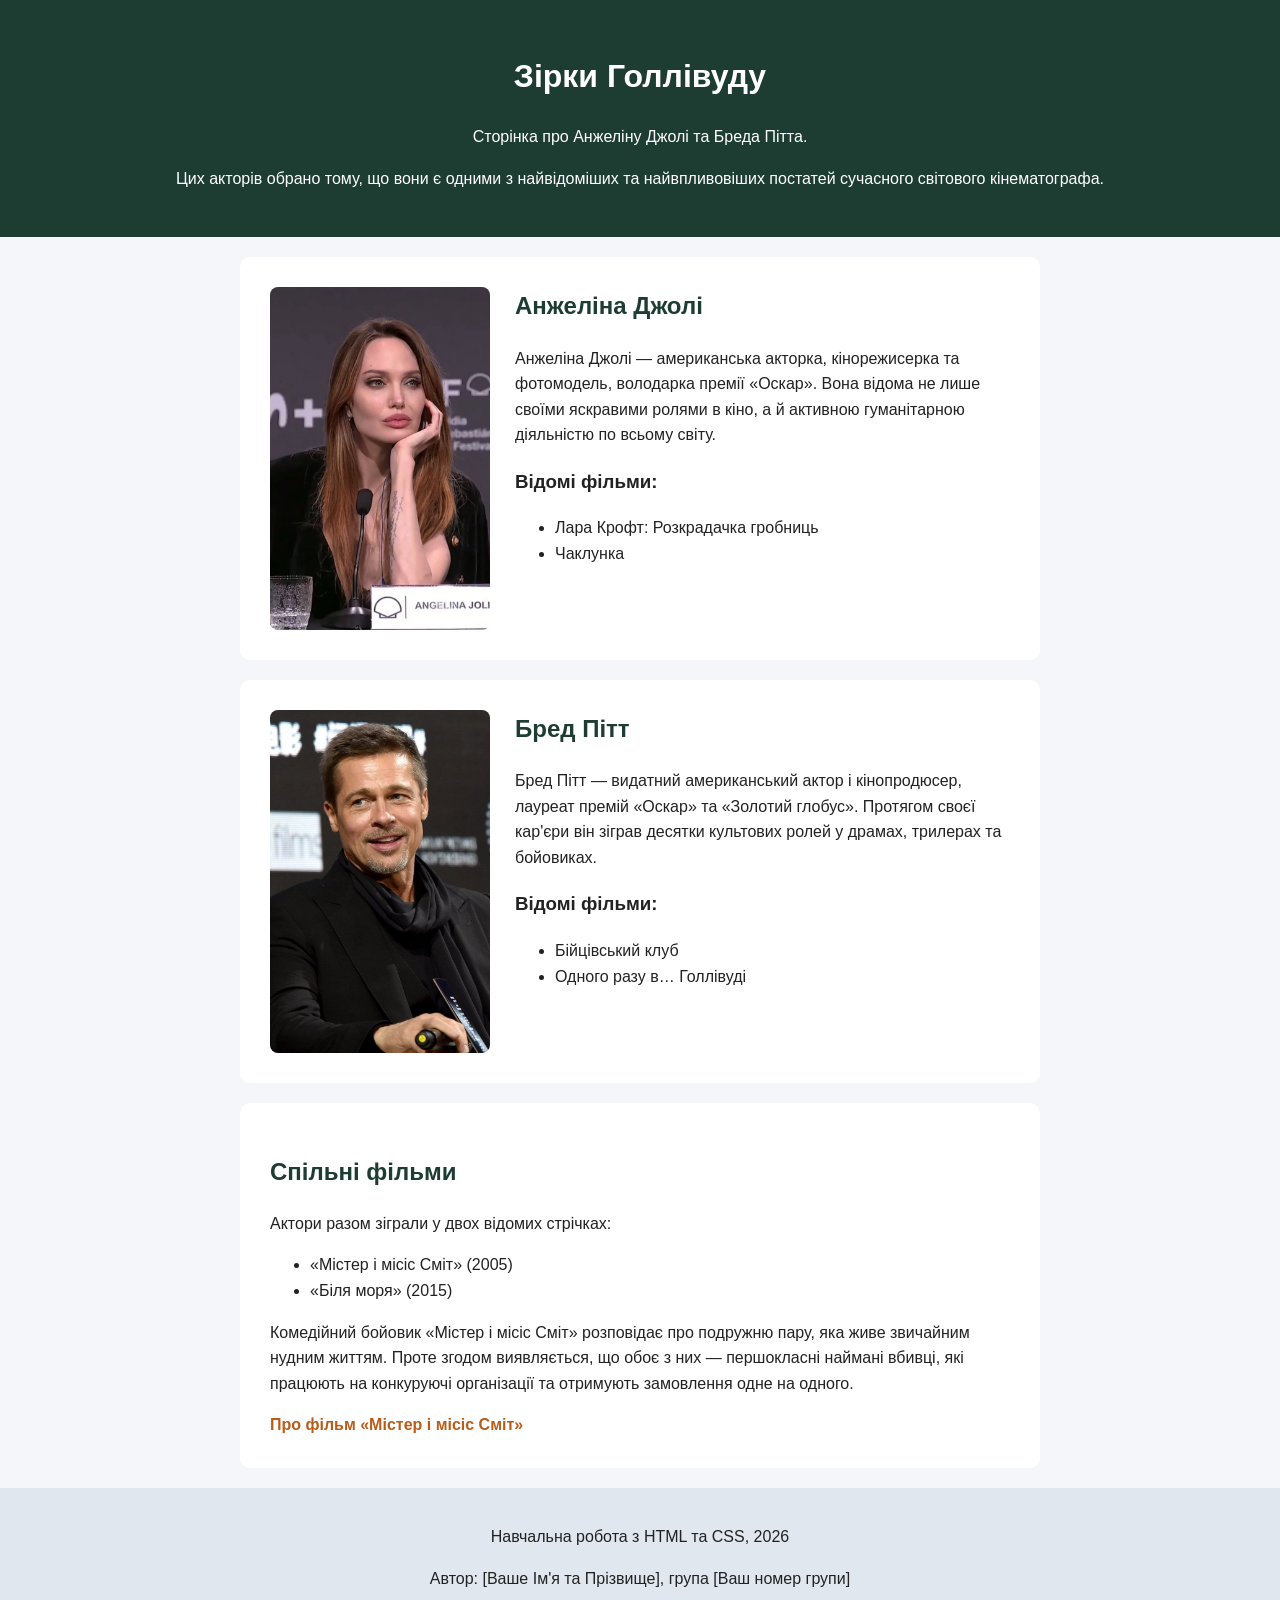
==== practical task 01/actors-site/index.html @ 80efc617 "Add files via upload" ====
<!DOCTYPE html>
<html lang="uk">
<head>
    <meta charset="UTF-8">
    <meta name="viewport" content="width=device-width, initial-scale=1.0">
    <title>Анжеліна Джолі та Бред Пітт</title>
    <link rel="stylesheet" href="style.css">
</head>
<body>

    <header>
        <h1>Зірки Голлівуду</h1>
        <p>Сторінка про Анжеліну Джолі та Бреда Пітта.</p>
        <p>Цих акторів обрано тому, що вони є одними з найвідоміших та найвпливовіших постатей сучасного світового кінематографа.</p>
    </header>

    <main>
        <section class="actor">
            <img src="images/jolie.jpg" alt="Портрет Анжеліни Джолі">
            <div class="actor-info">
                <h2>Анжеліна Джолі</h2>
                <p>Анжеліна Джолі — американська акторка, кінорежисерка та фотомодель, володарка премії «Оскар». Вона відома не лише своїми яскравими ролями в кіно, а й активною гуманітарною діяльністю по всьому світу.</p>
                <h3>Відомі фільми:</h3>
                <ul>
                    <li>Лара Крофт: Розкрадачка гробниць</li>
                    <li>Чаклунка</li>
                </ul>
            </div>
        </section>

        <section class="actor">
            <img src="images/pitt.jpg" alt="Портрет Бреда Пітта">
            <div class="actor-info">
                <h2>Бред Пітт</h2>
                <p>Бред Пітт — видатний американський актор і кінопродюсер, лауреат премій «Оскар» та «Золотий глобус». Протягом своєї кар'єри він зіграв десятки культових ролей у драмах, трилерах та бойовиках.</p>
                <h3>Відомі фільми:</h3>
                <ul>
                    <li>Бійцівський клуб</li>
                    <li>Одного разу в… Голлівуді</li>
                </ul>
            </div>
        </section>

        <section id="together">
            <h2>Спільні фільми</h2>
            <p>Актори разом зіграли у двох відомих стрічках:</p>
            <ul>
                <li>«Містер і місіс Сміт» (2005)</li>
                <li>«Біля моря» (2015)</li>
            </ul>
            <p>Комедійний бойовик «Містер і місіс Сміт» розповідає про подружню пару, яка живе звичайним нудним життям. Проте згодом виявляється, що обоє з них — першокласні наймані вбивці, які працюють на конкуруючі організації та отримують замовлення одне на одного.</p>
            <a href="https://www.20thcenturystudios.com/movies/mr-and-mrs-smith" target="_blank">Про фільм «Містер і місіс Сміт»</a>
        </section>
    </main>

    <footer>
        <p>Навчальна робота з HTML та CSS, 2026</p>
        <p>Автор: [Ваше Ім'я та Прізвище], група [Ваш номер групи]</p>
    </footer>

</body>
</html>
---- practical task 01/actors-site/style.css ----
body {
    font-family: Arial, sans-serif;
    background-color: #f4f6f9;
    color: #222222;
    margin: 0;
    line-height: 1.6;
}

header {
    background-color: #1e3d32;
    color: white;
    text-align: center;
    padding: 30px;
}

main {
    max-width: 800px;
    margin: 20px auto;
    padding: 0 15px;
}

.actor, #together {
    background-color: white;
    padding: 30px;
    margin-bottom: 20px;
    border-radius: 10px;
}

/* Розташування фото і тексту в 2 колонки */
.actor {
    display: flex;
    gap: 25px;
    align-items: flex-start;
}

.actor img {
    width: 220px;
    height: auto;
    border-radius: 8px;
    flex-shrink: 0; /* Забороняє стискати фото, якщо тексту багато */
}

/* Прибираємо зайвий верхній відступ у заголовка, щоб він рівнявся по верху фото */
.actor-info h2 {
    margin-top: 0;
}

h2 {
    color: #1e3d32;
}

a {
    color: #b85d19;
    font-weight: bold;
    text-decoration: none;
}

a:hover {
    text-decoration: underline;
}

footer {
    text-align: center;
    padding: 20px;
    background: #e1e7ee;
}
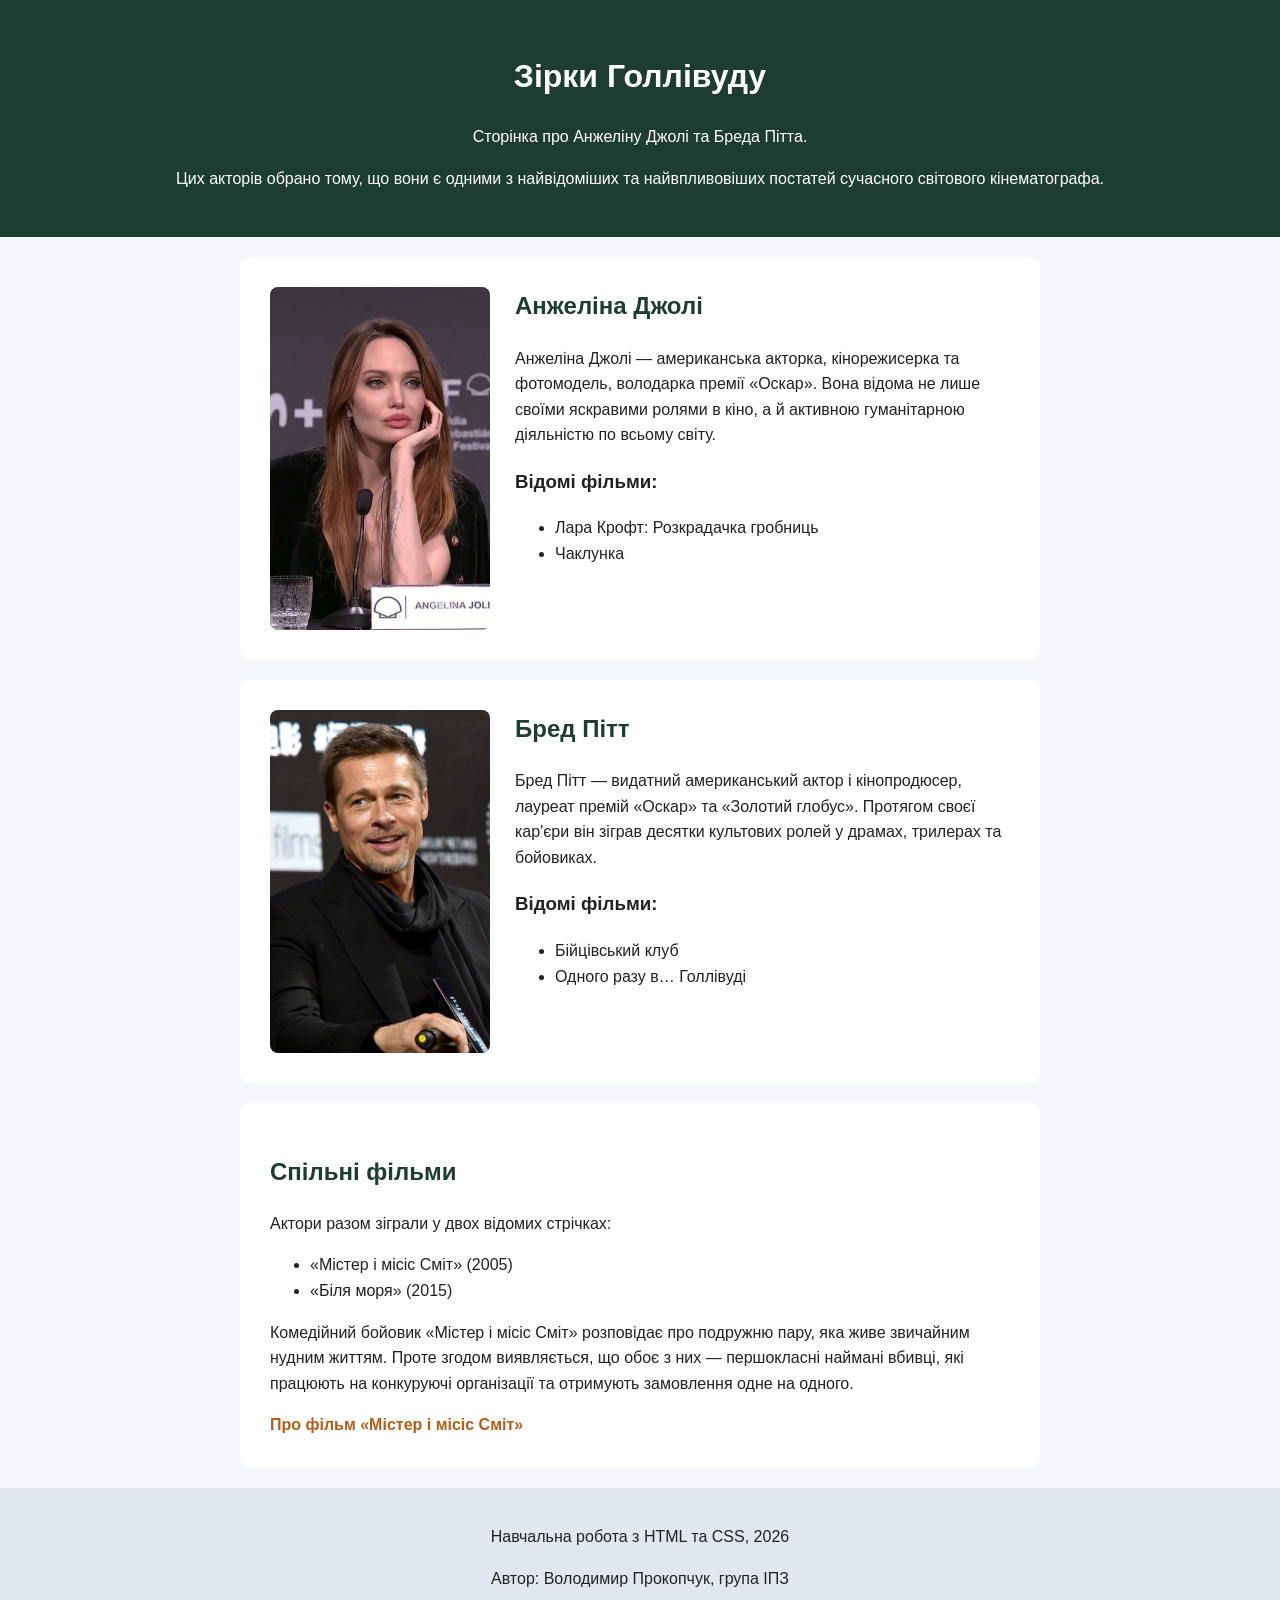
==== commit f421d237: "Fix HTML structure and update author information" ====
--- a/practical task 01/actors-site/index.html
+++ b/practical task 01/actors-site/index.html
@@ -55,8 +55,8 @@
 
     <footer>
         <p>Навчальна робота з HTML та CSS, 2026</p>
-        <p>Автор: [Ваше Ім'я та Прізвище], група [Ваш номер групи]</p>
+        <p>Автор: Володимир Прокопчук, група ІПЗ</p>
     </footer>
 
 </body>
-</html>+</html>
